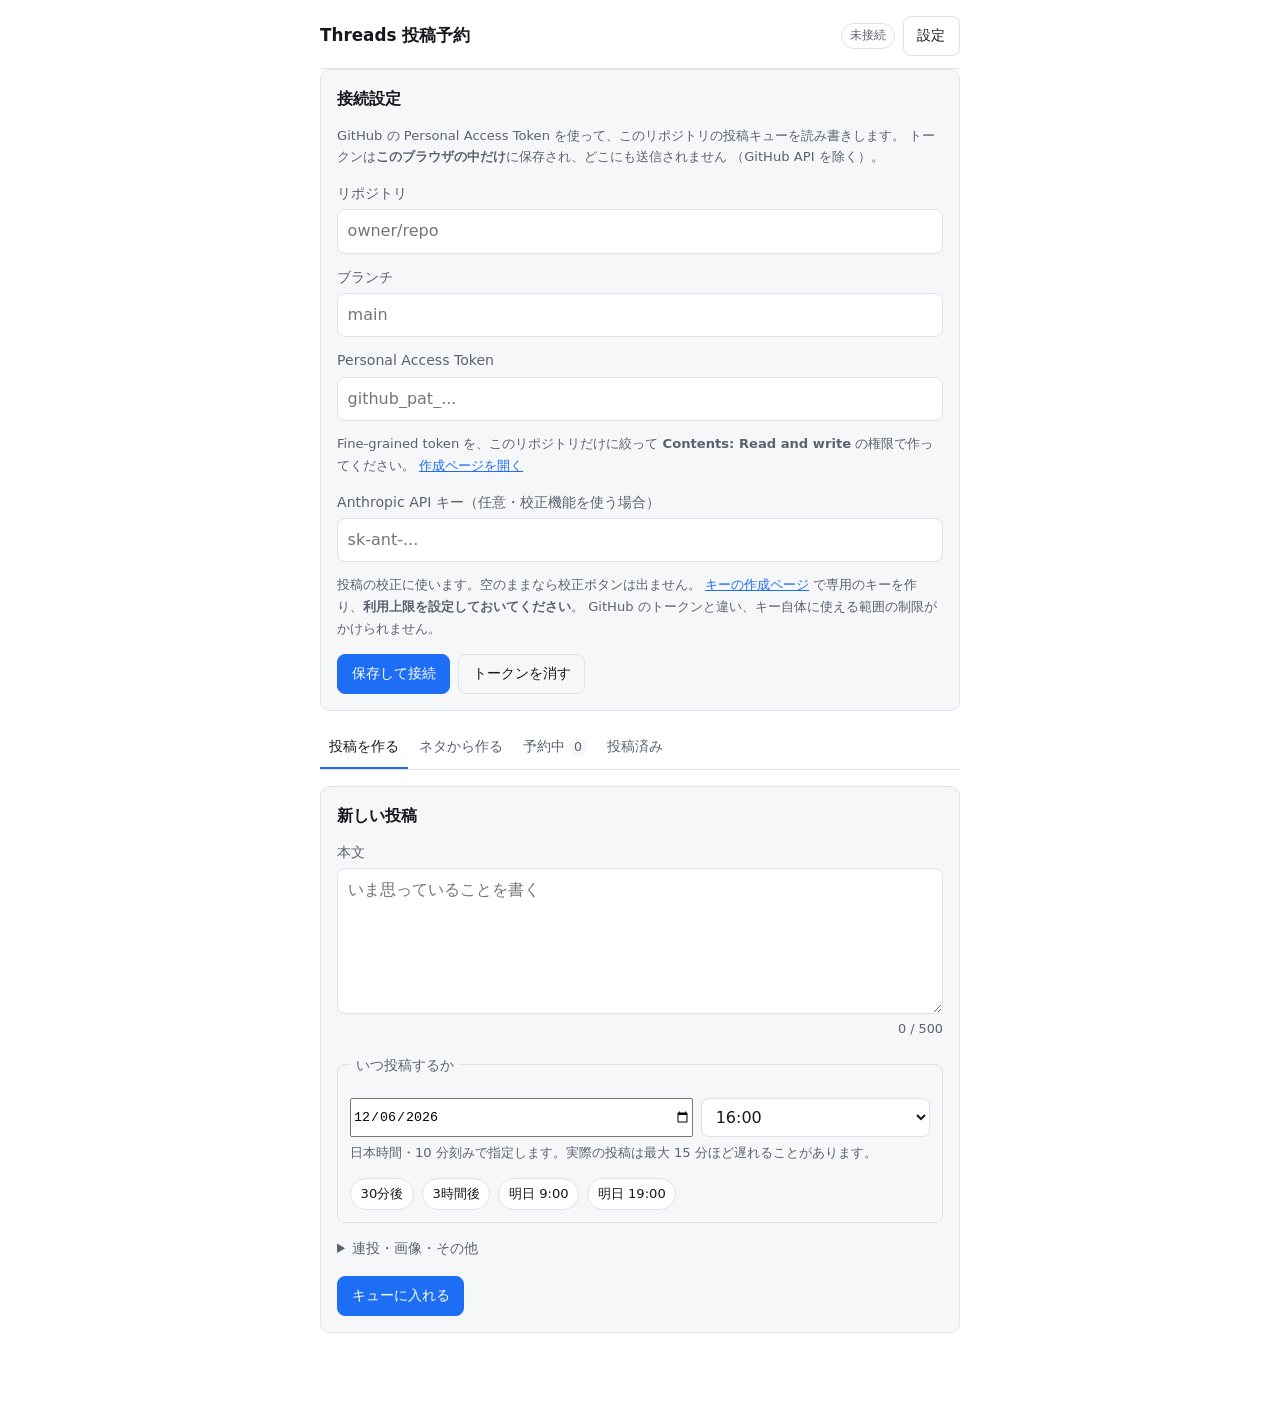
==== docs/index.html @ aaf1df4f "feat(web): 書きかけが再読み込みで消えないようにする 入力中の内容を、少し間を置いてブラウザに控える。画面を閉じても再読み込み しても、次に開いたときにそのまま戻る。開いていたタブも復元する" ====
<!doctype html>
<html lang="ja">
  <head>
    <meta charset="utf-8" />
    <meta name="viewport" content="width=device-width, initial-scale=1" />
    <meta name="color-scheme" content="light dark" />
    <title>Threads 投稿予約</title>
    <link rel="stylesheet" href="./styles.css?v=7" />
  </head>
  <body>
    <header class="topbar">
      <h1>Threads 投稿予約</h1>
      <div class="topbar-actions">
        <span id="conn" class="badge badge-off">未接続</span>
        <button id="open-settings" class="btn btn-ghost" type="button">設定</button>
      </div>
    </header>

    <div id="banner" class="banner" hidden></div>

    <!-- 設定 -->
    <section id="settings" class="panel" hidden>
      <h2>接続設定</h2>
      <p class="note">
        GitHub の Personal Access Token を使って、このリポジトリの投稿キューを読み書きします。
        トークンは<strong>このブラウザの中だけ</strong>に保存され、どこにも送信されません
        （GitHub API を除く）。
      </p>
      <label>
        リポジトリ
        <input id="cfg-repo" type="text" placeholder="owner/repo" autocomplete="off" />
      </label>
      <label>
        ブランチ
        <input id="cfg-branch" type="text" placeholder="main" autocomplete="off" />
      </label>
      <label>
        Personal Access Token
        <input id="cfg-token" type="password" placeholder="github_pat_..." autocomplete="off" />
      </label>
      <p class="note">
        Fine-grained token を、このリポジトリだけに絞って
        <strong>Contents: Read and write</strong> の権限で作ってください。
        <a id="pat-link" href="https://github.com/settings/personal-access-tokens/new" target="_blank" rel="noreferrer">作成ページを開く</a>
      </p>

      <label>
        Anthropic API キー（任意・校正機能を使う場合）
        <input id="cfg-anthropic" type="password" placeholder="sk-ant-..." autocomplete="off" />
      </label>
      <p class="note">
        投稿の校正に使います。空のままなら校正ボタンは出ません。
        <a href="https://console.anthropic.com/settings/keys" target="_blank" rel="noreferrer">キーの作成ページ</a>
        で専用のキーを作り、<strong>利用上限を設定しておいてください</strong>。
        GitHub のトークンと違い、キー自体に使える範囲の制限がかけられません。
      </p>
      <div class="row">
        <button id="save-settings" class="btn btn-primary" type="button">保存して接続</button>
        <button id="clear-settings" class="btn btn-ghost" type="button">トークンを消す</button>
      </div>
    </section>

    <nav class="tabs" role="tablist">
      <button class="tab is-active" data-tab="compose" role="tab" type="button">投稿を作る</button>
      <button class="tab" data-tab="split" role="tab" type="button">ネタから作る</button>
      <button class="tab" data-tab="queue" role="tab" type="button">
        予約中 <span id="queue-count" class="count">0</span>
      </button>
      <button class="tab" data-tab="history" role="tab" type="button">投稿済み</button>
    </nav>

    <!-- 投稿を作る -->
    <section id="tab-compose" class="tabpanel" role="tabpanel">
      <form id="composer" class="panel">
        <h2 id="composer-title">新しい投稿</h2>

        <label>
          本文
          <textarea id="f-text" rows="5" maxlength="500" placeholder="いま思っていることを書く"></textarea>
        </label>
        <div class="counter"><span id="count-text">0</span> / 500</div>

        <div class="row proofread-bar" id="proofread-bar" hidden>
          <button id="proofread" class="btn" type="button">Claude で校正する</button>
          <span id="proofread-status" class="note"></span>
        </div>

        <div id="proofread-result" class="proofread" hidden>
          <div class="field-label">校正案</div>
          <div id="proofread-text" class="card-text"></div>
          <ul id="proofread-notes" class="notes"></ul>
          <div class="row">
            <button id="apply-proofread" class="btn btn-primary" type="button">この文面にする</button>
            <button id="dismiss-proofread" class="btn btn-ghost" type="button">閉じる</button>
          </div>
        </div>

        <fieldset class="when">
          <legend>いつ投稿するか</legend>
          <div id="when-scheduled">
            <div class="datetime">
              <input id="f-date" type="date" aria-label="投稿する日付" />
              <select id="f-time" aria-label="投稿する時刻"></select>
            </div>
            <div class="note">日本時間・10 分刻みで指定します。実際の投稿は最大 15 分ほど遅れることがあります。</div>
            <div class="row quick">
              <button class="btn btn-chip" type="button" data-quick="30">30分後</button>
              <button class="btn btn-chip" type="button" data-quick="180">3時間後</button>
              <button class="btn btn-chip" type="button" data-quick="tomorrow9">明日 9:00</button>
              <button class="btn btn-chip" type="button" data-quick="tomorrow19">明日 19:00</button>
            </div>
          </div>
        </fieldset>

        <details class="more">
          <summary>連投・画像・その他</summary>

          <div class="field">
            <span class="field-label">連投（1件目への返信として順につながります）</span>
            <div id="thread-parts"></div>
            <button id="add-thread" class="btn btn-ghost" type="button">＋ 連投を追加</button>
          </div>

          <div class="field">
            <span class="field-label">画像</span>
            <input id="f-image" type="file" accept="image/jpeg,image/png" />
            <div id="image-preview" class="image-preview" hidden>
              <img id="image-thumb" alt="添付画像のプレビュー" />
              <div>
                <div id="image-name" class="mono"></div>
                <button id="remove-image" class="btn btn-ghost" type="button">外す</button>
              </div>
            </div>
            <label>
              代替テキスト（読み上げ用の説明）
              <input id="f-alt" type="text" placeholder="例: 雨の降る福井の街並み" />
            </label>
            <div class="note">
              JPEG / PNG、8MB まで。リポジトリの assets/images/ に保存され、その公開 URL を Threads に渡します。
            </div>
          </div>

          <label>
            リンク（本文に添えるカード）
            <input id="f-link" type="url" placeholder="https://example.com" />
          </label>

          <label>
            返信できる人
            <select id="f-reply-control">
              <option value="">指定しない（全員）</option>
              <option value="everyone">全員</option>
              <option value="accounts_you_follow">フォローしているアカウントのみ</option>
              <option value="mentioned_only">メンションしたアカウントのみ</option>
            </select>
          </label>
        </details>

        <div class="row">
          <button id="submit" class="btn btn-primary" type="submit">キューに入れる</button>
          <button id="cancel-edit" class="btn btn-ghost" type="button" hidden>編集をやめる</button>
        </div>
      </form>
    </section>

    <!-- ネタから作る -->
    <section id="tab-split" class="tabpanel" role="tabpanel" hidden>
      <form id="splitter" class="panel">
        <h2>ネタから投稿を作る</h2>
        <p class="note">
          話したいことをそのまま書いてください。箇条書きでも、思いつくままでも構いません。
          Claude が読んで、独立して読める投稿に分けます。
        </p>
        <label>
          ネタ
          <textarea id="s-source" rows="8" placeholder="例: 今日は自動投稿の仕組みを作った。GitHub Actions の cron が動かなくて…"></textarea>
        </label>
        <div class="counter"><span id="s-count">0</span> 文字</div>
        <label>
          何本に分けるか
          <select id="s-parts">
            <option value="2">2 本</option>
            <option value="3" selected>3 本</option>
            <option value="4">4 本</option>
            <option value="5">5 本</option>
          </select>
        </label>
        <div class="row">
          <button id="split" class="btn btn-primary" type="submit">Claude で分ける</button>
          <span id="split-status" class="note"></span>
        </div>
      </form>

      <div id="split-result" class="panel" hidden>
        <h2>できた投稿</h2>
        <p class="note">そのまま直せます。要らない本は「外す」で除けます。</p>
        <div id="split-items"></div>

        <fieldset class="when">
          <legend>いつから投稿するか</legend>
          <div class="datetime">
            <input id="s-date" type="date" aria-label="1 本目の日付" />
            <select id="s-time" aria-label="1 本目の時刻"></select>
          </div>
          <label>
            間隔
            <select id="s-interval">
              <option value="30">30 分おき</option>
              <option value="60">1 時間おき</option>
              <option value="180">3 時間おき</option>
              <option value="1440" selected>1 日おき</option>
            </select>
          </label>
          <div id="split-preview" class="note"></div>
        </fieldset>

        <div class="row">
          <button id="save-split" class="btn btn-primary" type="button">まとめて予約する</button>
          <button id="discard-split" class="btn btn-ghost" type="button">やめる</button>
        </div>
      </div>
    </section>

    <!-- 予約中 -->
    <section id="tab-queue" class="tabpanel" role="tabpanel" hidden>
      <div id="queue-list" class="list"></div>
      <p id="queue-empty" class="empty" hidden>予約中の投稿はありません。</p>
    </section>

    <!-- 投稿済み -->
    <section id="tab-history" class="tabpanel" role="tabpanel" hidden>
      <div id="history-list" class="list"></div>
      <p id="history-empty" class="empty" hidden>まだ投稿はありません。</p>
    </section>

    <script src="./app.js?v=7"></script>
  </body>
</html>
---- docs/styles.css ----
:root {
  --bg: #ffffff;
  --bg-soft: #f6f7f9;
  --fg: #16181d;
  --fg-muted: #5b6270;
  --border: #dfe2e8;
  --accent: #1d6ef5;
  --accent-fg: #ffffff;
  --danger: #c1352b;
  --ok: #1a7f4b;
  --radius: 10px;
}

@media (prefers-color-scheme: dark) {
  :root {
    --bg: #14161a;
    --bg-soft: #1c1f25;
    --fg: #e8eaed;
    --fg-muted: #9aa2b1;
    --border: #2c313a;
    --accent: #4d8dff;
    --accent-fg: #0b1220;
    --danger: #ff7a70;
    --ok: #5cd196;
  }
}

* { box-sizing: border-box; }

/* display を指定した要素にも hidden 属性を効かせる */
[hidden] { display: none !important; }

body {
  margin: 0 auto;
  padding: 0 1rem 4rem;
  max-width: 42rem;
  background: var(--bg);
  color: var(--fg);
  font-family: system-ui, -apple-system, "Hiragino Sans", "Noto Sans JP", sans-serif;
  line-height: 1.65;
}

.topbar {
  display: flex;
  align-items: center;
  justify-content: space-between;
  gap: 0.75rem;
  padding: 1rem 0 0.75rem;
  border-bottom: 1px solid var(--border);
}

.topbar h1 { margin: 0; font-size: 1.05rem; white-space: nowrap; }
.topbar-actions { display: flex; align-items: center; gap: 0.5rem; }

.badge {
  padding: 0.15rem 0.5rem;
  border-radius: 999px;
  font-size: 0.75rem;
  border: 1px solid var(--border);
  color: var(--fg-muted);
  white-space: nowrap;
  overflow: hidden;
  text-overflow: ellipsis;
  max-width: 9rem;
}
.badge-on { color: var(--ok); border-color: currentColor; }
.badge-off { color: var(--fg-muted); }

.banner {
  margin: 0.75rem 0;
  padding: 0.6rem 0.8rem;
  border-radius: var(--radius);
  border: 1px solid var(--border);
  background: var(--bg-soft);
  font-size: 0.9rem;
}
.banner-error { border-color: var(--danger); color: var(--danger); }
.banner-ok { border-color: var(--ok); color: var(--ok); }

.tabs {
  display: flex;
  gap: 0.15rem;
  margin: 1rem 0;
  border-bottom: 1px solid var(--border);
  /* タブが増えても折り返さず、入りきらなければ横スクロールさせる */
  overflow-x: auto;
  scrollbar-width: none;
}
.tabs::-webkit-scrollbar { display: none; }

.tab {
  flex: 0 0 auto;
  padding: 0.5rem 0.55rem;
  border: 0;
  border-bottom: 2px solid transparent;
  background: none;
  color: var(--fg-muted);
  font: inherit;
  font-size: 0.9rem;
  white-space: nowrap;
  cursor: pointer;
}
.tab.is-active { color: var(--fg); border-bottom-color: var(--accent); }

.count {
  display: inline-block;
  min-width: 1.4em;
  padding: 0 0.35em;
  border-radius: 999px;
  background: var(--bg-soft);
  font-size: 0.78rem;
  text-align: center;
}

.panel {
  margin: 0 0 1rem;
  padding: 1rem;
  border: 1px solid var(--border);
  border-radius: var(--radius);
  background: var(--bg-soft);
}
.panel h2 { margin: 0 0 0.75rem; font-size: 1rem; }

label {
  display: block;
  margin-bottom: 0.75rem;
  font-size: 0.88rem;
  color: var(--fg-muted);
}
label.radio { display: flex; align-items: flex-start; gap: 0.4rem; color: var(--fg); }
label.radio input { margin-top: 0.45rem; }

input[type="text"],
input[type="url"],
input[type="password"],
input[type="datetime-local"],
select,
textarea {
  display: block;
  width: 100%;
  margin-top: 0.25rem;
  padding: 0.5rem 0.6rem;
  border: 1px solid var(--border);
  border-radius: 8px;
  background: var(--bg);
  color: var(--fg);
  font: inherit;
  font-size: 1rem;
}
textarea { resize: vertical; line-height: 1.6; }
input[type="file"] { font-size: 0.9rem; color: var(--fg-muted); }

.counter { margin: -0.5rem 0 0.9rem; font-size: 0.8rem; color: var(--fg-muted); text-align: right; }
.counter.over { color: var(--danger); }

fieldset.when {
  margin: 0 0 0.9rem;
  padding: 0.75rem;
  border: 1px solid var(--border);
  border-radius: 8px;
}
fieldset.when legend { padding: 0 0.35rem; font-size: 0.85rem; color: var(--fg-muted); }
#when-scheduled { margin-top: 0.6rem; }

.row { display: flex; flex-wrap: wrap; gap: 0.5rem; align-items: center; }
.datetime { display: flex; gap: 0.5rem; }
.datetime input { flex: 1 1 60%; margin-top: 0; }
.datetime select { flex: 1 1 40%; margin-top: 0; }
.row.quick { margin-top: 0.5rem; }

.btn {
  padding: 0.45rem 0.85rem;
  border: 1px solid var(--border);
  border-radius: 8px;
  background: var(--bg);
  color: var(--fg);
  font: inherit;
  font-size: 0.9rem;
  cursor: pointer;
}
.btn:hover { border-color: var(--accent); }
.btn:disabled { opacity: 0.5; cursor: not-allowed; }
.btn-primary { background: var(--accent); border-color: var(--accent); color: var(--accent-fg); }
.btn-ghost { background: none; }
.btn-chip { padding: 0.25rem 0.6rem; border-radius: 999px; font-size: 0.82rem; }
.btn-danger { color: var(--danger); }

.more { margin-bottom: 0.9rem; }
.more summary { cursor: pointer; font-size: 0.9rem; color: var(--fg-muted); }
.field { margin: 0.9rem 0; }
.field-label { display: block; margin-bottom: 0.35rem; font-size: 0.88rem; color: var(--fg-muted); }

.thread-part { display: flex; gap: 0.4rem; align-items: flex-start; margin-bottom: 0.4rem; }
.thread-part textarea { margin-top: 0; }

.image-preview { display: flex; gap: 0.75rem; align-items: center; margin: 0.5rem 0; }
.image-preview img { width: 72px; height: 72px; object-fit: cover; border-radius: 8px; border: 1px solid var(--border); }

.note { margin: 0.35rem 0 0.9rem; font-size: 0.82rem; color: var(--fg-muted); }
.mono { font-family: ui-monospace, SFMono-Regular, Menlo, monospace; font-size: 0.8rem; word-break: break-all; }

.list { display: flex; flex-direction: column; gap: 0.6rem; }

.card {
  padding: 0.8rem;
  border: 1px solid var(--border);
  border-radius: var(--radius);
  background: var(--bg-soft);
}
.card-when { font-size: 0.8rem; color: var(--fg-muted); margin-bottom: 0.35rem; }
.card-when.due { color: var(--danger); }
.card-text { white-space: pre-wrap; overflow-wrap: anywhere; }
.card-meta { margin-top: 0.4rem; font-size: 0.8rem; color: var(--fg-muted); }
.card-actions { display: flex; gap: 0.4rem; margin-top: 0.6rem; }
.card img.attached { max-width: 100%; margin-top: 0.5rem; border-radius: 8px; border: 1px solid var(--border); }

.empty { color: var(--fg-muted); text-align: center; padding: 2rem 0; }

a { color: var(--accent); }

/* 校正 */
.proofread-bar { margin-bottom: 0.9rem; }

.proofread {
  margin: 0 0 0.9rem;
  padding: 0.8rem;
  border: 1px solid var(--accent);
  border-radius: var(--radius);
  background: var(--bg);
}

.proofread .card-text { margin-bottom: 0.5rem; }

.notes {
  margin: 0 0 0.7rem;
  padding-left: 1.1rem;
  font-size: 0.84rem;
  color: var(--fg-muted);
}
.notes li { margin-bottom: 0.2rem; }
.notes .kind { color: var(--fg); }

/* ネタから作る */
.split-item {
  margin-bottom: 0.9rem;
  padding: 0.7rem;
  border: 1px solid var(--border);
  border-radius: var(--radius);
  background: var(--bg);
}
.split-item textarea { margin-top: 0.35rem; }
.split-item .counter { margin: 0.2rem 0 0; }
.split-item .card-actions { margin-top: 0.3rem; }

#split-preview { margin: 0.6rem 0 0; }
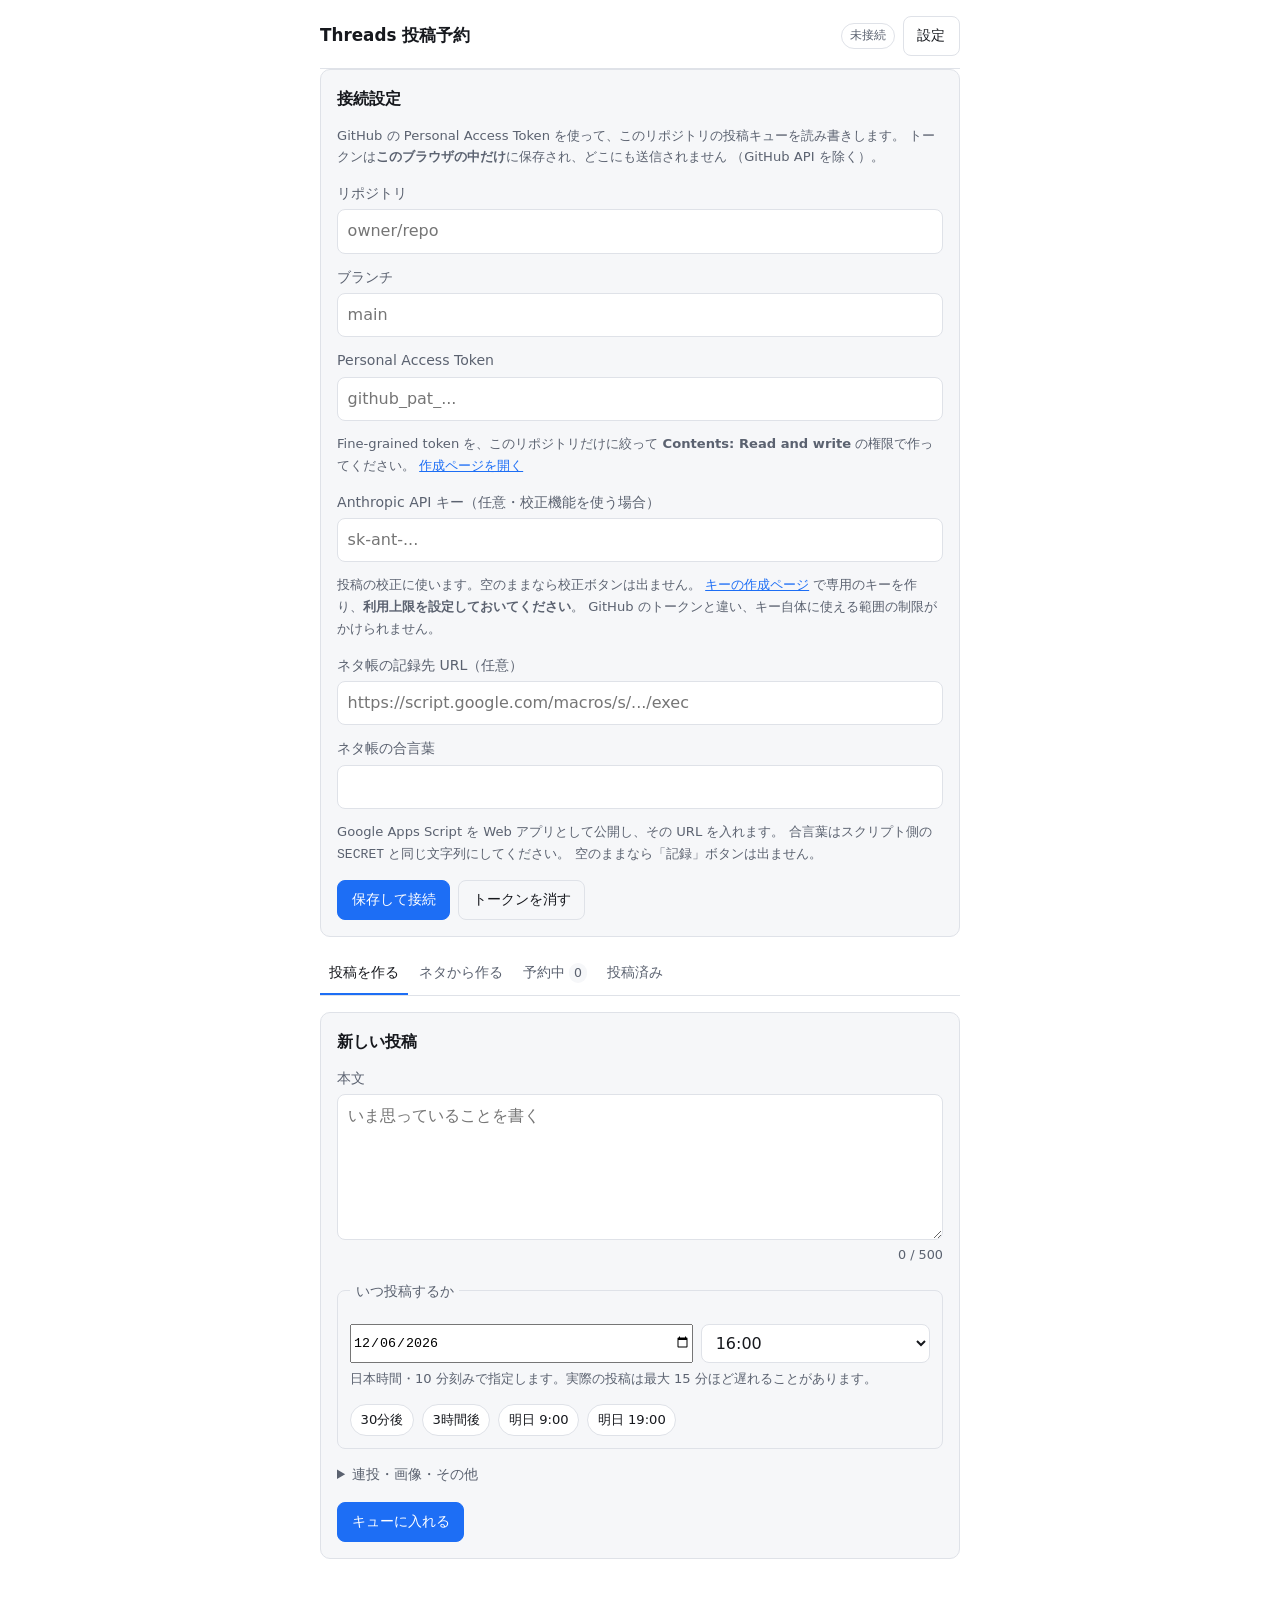
==== commit 10ef8aee: "feat(web): ネタの記録を追加する 画面右上の「記録」から、思いついたことを日時つきで Google ドキュメントに 書き足せるようにする。投稿を考えるときの材料にするため。  静的ページから" ====
--- a/docs/index.html
+++ b/docs/index.html
@@ -5,13 +5,14 @@
     <meta name="viewport" content="width=device-width, initial-scale=1" />
     <meta name="color-scheme" content="light dark" />
     <title>Threads 投稿予約</title>
-    <link rel="stylesheet" href="./styles.css?v=7" />
+    <link rel="stylesheet" href="./styles.css?v=10" />
   </head>
   <body>
     <header class="topbar">
       <h1>Threads 投稿予約</h1>
       <div class="topbar-actions">
         <span id="conn" class="badge badge-off">未接続</span>
+        <button id="open-notes" class="btn btn-ghost" type="button">記録</button>
         <button id="open-settings" class="btn btn-ghost" type="button">設定</button>
       </div>
     </header>
@@ -54,10 +55,45 @@
         で専用のキーを作り、<strong>利用上限を設定しておいてください</strong>。
         GitHub のトークンと違い、キー自体に使える範囲の制限がかけられません。
       </p>
+      <label>
+        ネタ帳の記録先 URL（任意）
+        <input id="cfg-notes-url" type="url" placeholder="https://script.google.com/macros/s/.../exec" autocomplete="off" />
+      </label>
+      <label>
+        ネタ帳の合言葉
+        <input id="cfg-notes-secret" type="password" autocomplete="off" />
+      </label>
+      <p class="note">
+        Google Apps Script を Web アプリとして公開し、その URL を入れます。
+        合言葉はスクリプト側の <code>SECRET</code> と同じ文字列にしてください。
+        空のままなら「記録」ボタンは出ません。
+      </p>
+
       <div class="row">
         <button id="save-settings" class="btn btn-primary" type="button">保存して接続</button>
         <button id="clear-settings" class="btn btn-ghost" type="button">トークンを消す</button>
       </div>
+    </section>
+
+    <!-- ネタの記録 -->
+    <section id="notes" class="panel" hidden>
+      <h2>ネタを記録する</h2>
+      <p class="note">
+        思いついたこと、あったこと、引っかかっていること。整える必要はありません。
+        単語でも、言いかけでも構いません。日時は自動で付きます。
+      </p>
+      <label>
+        <textarea id="n-text" rows="6" placeholder="例: 現場で「これ自分でもできますか」と聞かれた。"></textarea>
+      </label>
+      <div class="counter"><span id="n-count">0</span> 文字</div>
+      <div class="row">
+        <button id="save-note" class="btn btn-primary" type="button">記録する</button>
+        <button id="close-notes" class="btn btn-ghost" type="button">閉じる</button>
+        <span id="note-status" class="note"></span>
+      </div>
+      <p id="notes-unset" class="note" hidden>
+        記録先が未設定です。設定の「ネタ帳の記録先」に、Google Apps Script の URL と合言葉を入れてください。
+      </p>
     </section>
 
     <nav class="tabs" role="tablist">
@@ -72,6 +108,11 @@
     <!-- 投稿を作る -->
     <section id="tab-compose" class="tabpanel" role="tabpanel">
       <form id="composer" class="panel">
+        <div id="edit-bar" class="edit-bar" hidden>
+          <span class="edit-chip">編集中</span>
+          <span id="edit-target" class="edit-target"></span>
+          <button id="cancel-edit-top" class="btn btn-ghost" type="button">やめる</button>
+        </div>
         <h2 id="composer-title">新しい投稿</h2>
 
         <label>
@@ -233,6 +274,6 @@
       <p id="history-empty" class="empty" hidden>まだ投稿はありません。</p>
     </section>
 
-    <script src="./app.js?v=7"></script>
+    <script src="./app.js?v=10"></script>
   </body>
 </html>
--- a/docs/styles.css
+++ b/docs/styles.css
@@ -8,6 +8,7 @@
   --accent-fg: #ffffff;
   --danger: #c1352b;
   --ok: #1a7f4b;
+  --accent-soft: #e7f0fe;
   --radius: 10px;
 }
 
@@ -22,6 +23,7 @@
     --accent-fg: #0b1220;
     --danger: #ff7a70;
     --ok: #5cd196;
+    --accent-soft: #16263d;
   }
 }
 
@@ -253,3 +255,61 @@
 .split-item .card-actions { margin-top: 0.3rem; }
 
 #split-preview { margin: 0.6rem 0 0; }
+
+/* 分割結果のなかに出す校正欄は、外側の枠と入れ子になるので控えめにする */
+.proofread-inline {
+  margin-top: 0.6rem;
+  padding: 0.65rem 0.75rem;
+  background: var(--bg-soft);
+  font-size: 0.92rem;
+}
+.proofread-inline .notes { margin-bottom: 0.55rem; }
+.split-item .card-actions { flex-wrap: wrap; align-items: center; }
+.split-item .card-actions .note { margin: 0; }
+
+/* 編集中であることを、色と帯ではっきり出す */
+.panel.is-editing {
+  border-color: var(--accent);
+  background: var(--bg);
+}
+
+.edit-bar {
+  display: flex;
+  align-items: center;
+  gap: 0.5rem;
+  flex-wrap: wrap;
+  margin: 0 0 0.9rem;
+  padding: 0.5rem 0.6rem;
+  background: var(--accent-soft);
+  border-radius: 8px;
+}
+
+.edit-chip {
+  flex: 0 0 auto;
+  padding: 0.12rem 0.5rem;
+  border-radius: 999px;
+  background: var(--accent);
+  color: var(--accent-fg);
+  font-size: 0.75rem;
+  font-weight: 700;
+}
+
+.edit-target {
+  flex: 1 1 8rem;
+  font-size: 0.82rem;
+  color: var(--fg-muted);
+  overflow-wrap: anywhere;
+}
+
+.edit-bar .btn { flex: 0 0 auto; padding: 0.25rem 0.6rem; font-size: 0.82rem; }
+
+/* 別のタブにいても編集中だと分かるように印を出す */
+.tab-dot {
+  display: inline-block;
+  width: 0.45rem;
+  height: 0.45rem;
+  margin-left: 0.3rem;
+  border-radius: 50%;
+  background: var(--accent);
+  vertical-align: middle;
+}
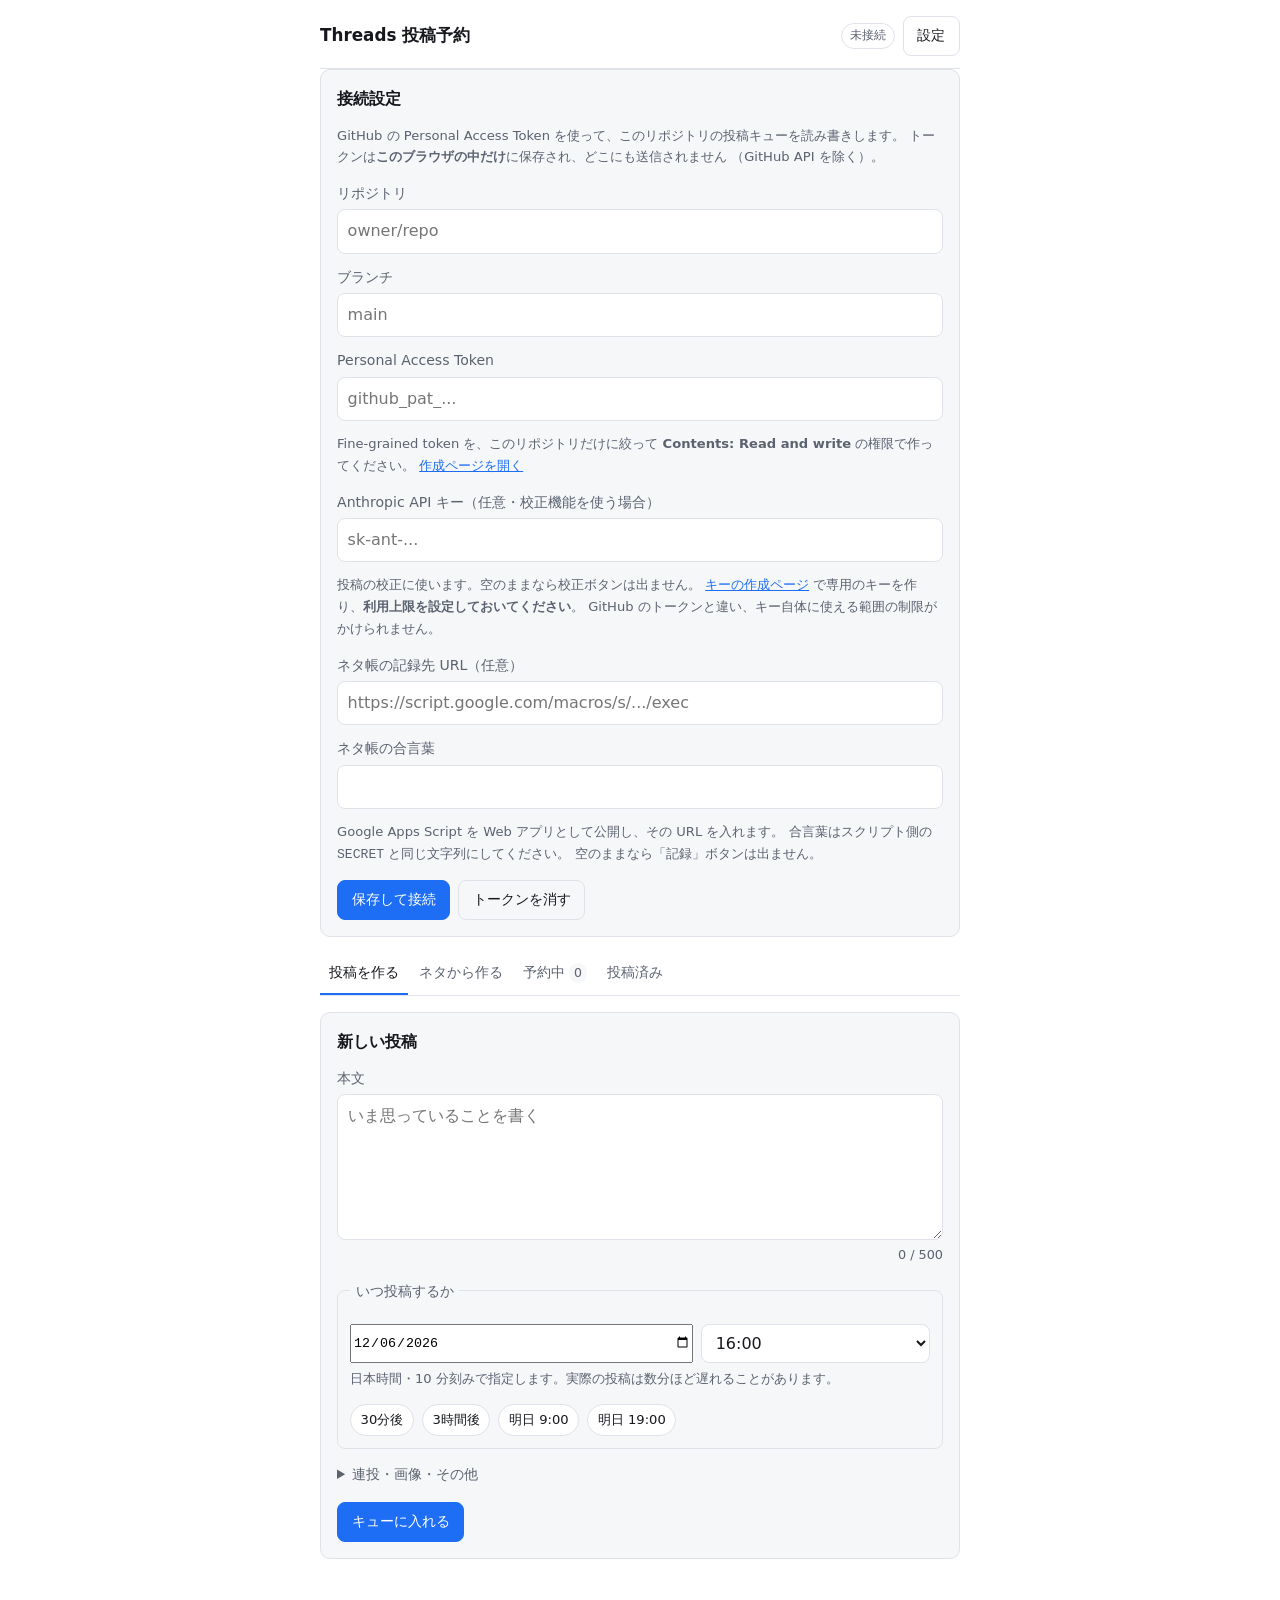
==== commit 0c0d1a55: "chore: 起動の間隔を 10 分おきに合わせる 外部 cron を 10 分おきにするのに合わせて、保険の schedule と説明を揃える。 予約の選択肢も 10 分刻みのため、起動が :00 " ====
--- a/docs/index.html
+++ b/docs/index.html
@@ -5,7 +5,7 @@
     <meta name="viewport" content="width=device-width, initial-scale=1" />
     <meta name="color-scheme" content="light dark" />
     <title>Threads 投稿予約</title>
-    <link rel="stylesheet" href="./styles.css?v=10" />
+    <link rel="stylesheet" href="./styles.css?v=11" />
   </head>
   <body>
     <header class="topbar">
@@ -143,7 +143,7 @@
               <input id="f-date" type="date" aria-label="投稿する日付" />
               <select id="f-time" aria-label="投稿する時刻"></select>
             </div>
-            <div class="note">日本時間・10 分刻みで指定します。実際の投稿は最大 15 分ほど遅れることがあります。</div>
+            <div class="note">日本時間・10 分刻みで指定します。実際の投稿は数分ほど遅れることがあります。</div>
             <div class="row quick">
               <button class="btn btn-chip" type="button" data-quick="30">30分後</button>
               <button class="btn btn-chip" type="button" data-quick="180">3時間後</button>
@@ -274,6 +274,6 @@
       <p id="history-empty" class="empty" hidden>まだ投稿はありません。</p>
     </section>
 
-    <script src="./app.js?v=10"></script>
+    <script src="./app.js?v=11"></script>
   </body>
 </html>
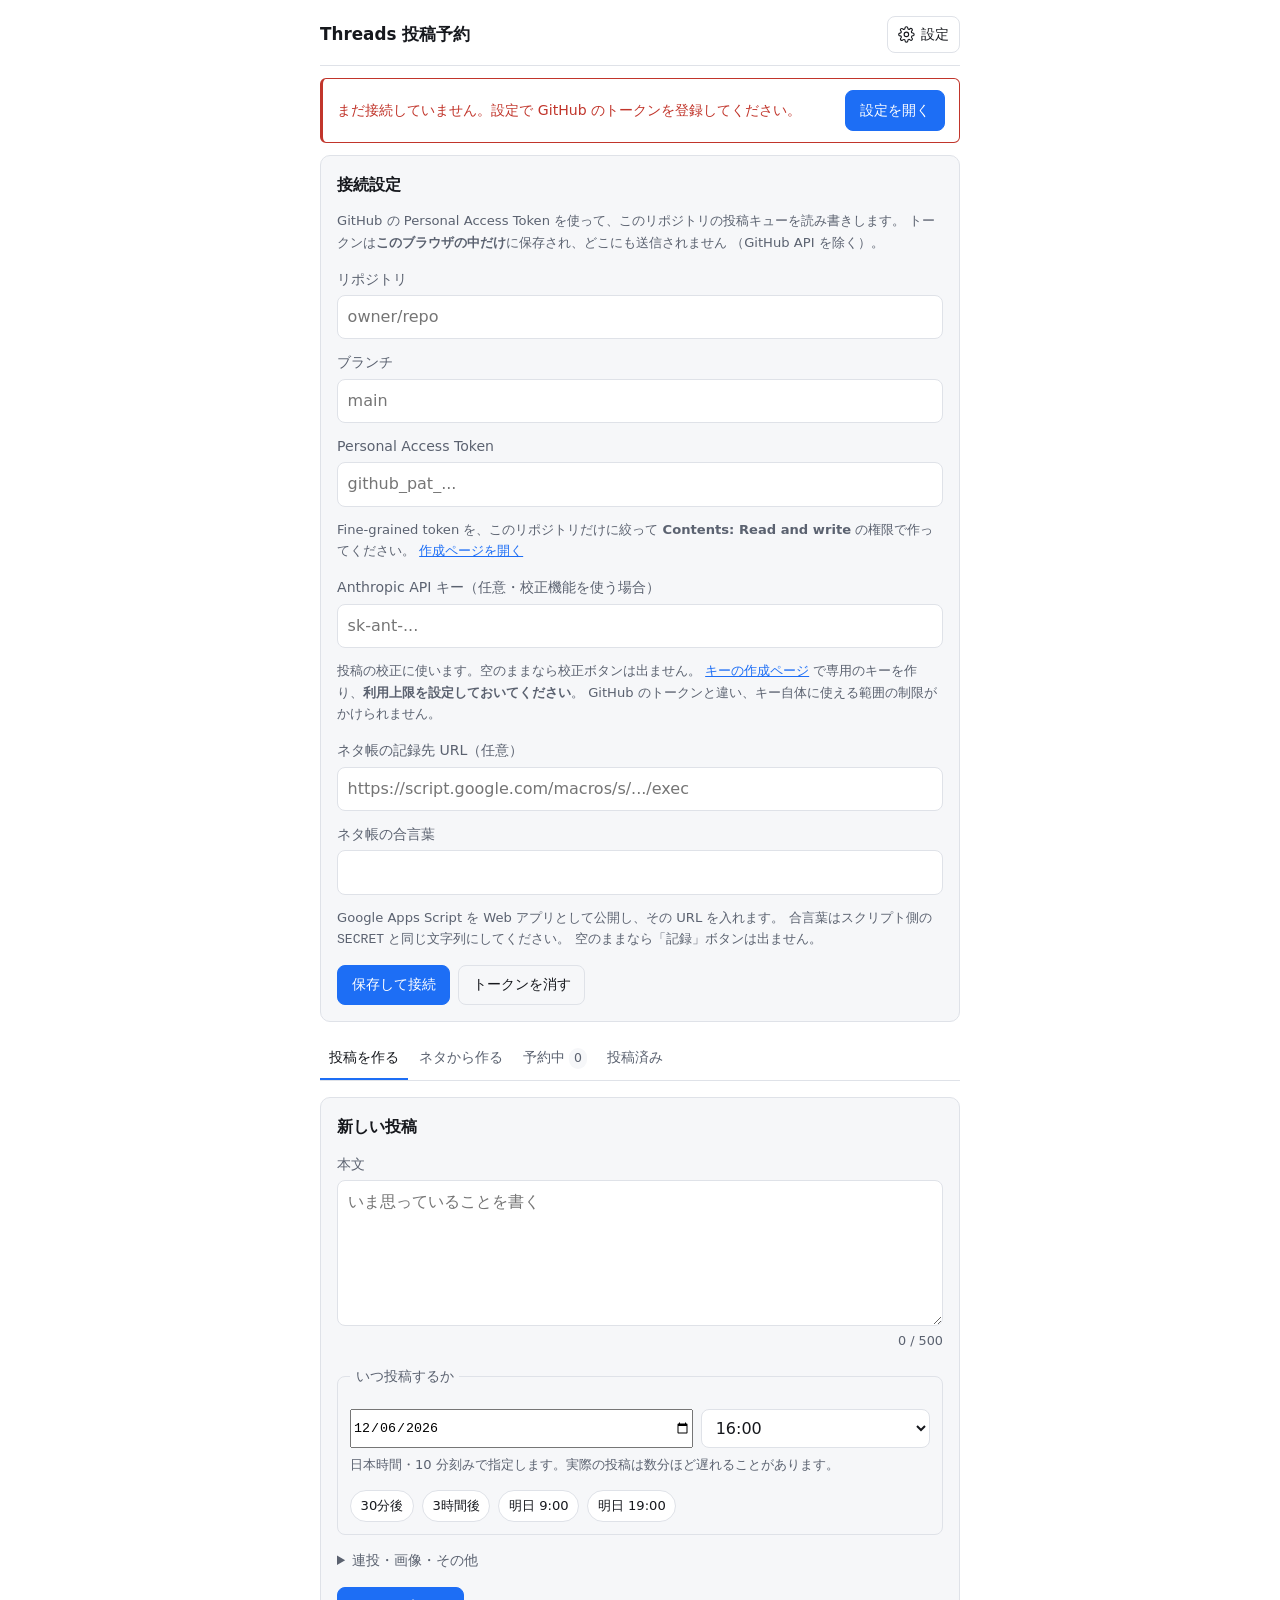
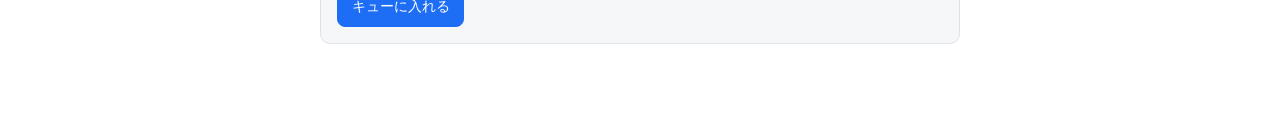
==== commit a4ceda34: "feat(app): 接続状態の見せ方を変える 上部の帯に「yasu29fr @ claude/threads-auto-posting-uhiy6w」を常時出していた。 長くて途中で切れるうえ、正常" ====
--- a/docs/index.html
+++ b/docs/index.html
@@ -5,23 +5,36 @@
     <meta name="viewport" content="width=device-width, initial-scale=1" />
     <meta name="color-scheme" content="light dark" />
     <title>Threads 投稿予約</title>
-    <link rel="stylesheet" href="./styles.css?v=11" />
+    <link rel="stylesheet" href="./styles.css?v=14" />
   </head>
   <body>
     <header class="topbar">
       <h1>Threads 投稿予約</h1>
       <div class="topbar-actions">
-        <span id="conn" class="badge badge-off">未接続</span>
-        <button id="open-notes" class="btn btn-ghost" type="button">記録</button>
-        <button id="open-settings" class="btn btn-ghost" type="button">設定</button>
+        <button id="open-notes" class="icon-btn" type="button" title="ネタを記録する">
+          <svg viewBox="0 0 24 24" aria-hidden="true"><path d="M4 4h11l5 5v11a0 0 0 0 1 0 0H4z"/><path d="M15 4v5h5"/><path d="M8 13h8M8 17h5"/></svg>
+          <span class="icon-btn-label">記録</span>
+        </button>
+        <button id="open-settings" class="icon-btn" type="button" title="接続設定">
+          <svg viewBox="0 0 24 24" aria-hidden="true"><circle cx="12" cy="12" r="3.2"/><path d="M19.4 15a1.6 1.6 0 0 0 .3 1.8l.1.1a2 2 0 1 1-2.8 2.8l-.1-.1a1.6 1.6 0 0 0-1.8-.3 1.6 1.6 0 0 0-1 1.5V21a2 2 0 1 1-4 0v-.1A1.6 1.6 0 0 0 9 19.4a1.6 1.6 0 0 0-1.8.3l-.1.1a2 2 0 1 1-2.8-2.8l.1-.1a1.6 1.6 0 0 0 .3-1.8 1.6 1.6 0 0 0-1.5-1H3a2 2 0 1 1 0-4h.1A1.6 1.6 0 0 0 4.6 9a1.6 1.6 0 0 0-.3-1.8l-.1-.1a2 2 0 1 1 2.8-2.8l.1.1a1.6 1.6 0 0 0 1.8.3H9a1.6 1.6 0 0 0 1-1.5V3a2 2 0 1 1 4 0v.1a1.6 1.6 0 0 0 1 1.5 1.6 1.6 0 0 0 1.8-.3l.1-.1a2 2 0 1 1 2.8 2.8l-.1.1a1.6 1.6 0 0 0-.3 1.8V9a1.6 1.6 0 0 0 1.5 1H21a2 2 0 1 1 0 4h-.1a1.6 1.6 0 0 0-1.5 1z"/></svg>
+          <span class="icon-btn-label">設定</span>
+          <span id="conn-dot" class="conn-dot" aria-hidden="true"></span>
+        </button>
       </div>
     </header>
+
+    <!-- 接続できていないときだけ出す。正常時は何も出さない。 -->
+    <div id="conn-alert" class="conn-alert" role="status" hidden>
+      <span id="conn-alert-text"></span>
+      <button id="conn-alert-open" class="btn btn-primary" type="button">設定を開く</button>
+    </div>
 
     <div id="banner" class="banner" hidden></div>
 
     <!-- 設定 -->
     <section id="settings" class="panel" hidden>
       <h2>接続設定</h2>
+      <p id="conn-detail" class="conn-detail" hidden></p>
       <p class="note">
         GitHub の Personal Access Token を使って、このリポジトリの投稿キューを読み書きします。
         トークンは<strong>このブラウザの中だけ</strong>に保存され、どこにも送信されません
@@ -274,6 +287,6 @@
       <p id="history-empty" class="empty" hidden>まだ投稿はありません。</p>
     </section>
 
-    <script src="./app.js?v=11"></script>
+    <script src="./app.js?v=14"></script>
   </body>
 </html>
--- a/docs/styles.css
+++ b/docs/styles.css
@@ -54,6 +54,82 @@
 .topbar h1 { margin: 0; font-size: 1.05rem; white-space: nowrap; }
 .topbar-actions { display: flex; align-items: center; gap: 0.5rem; }
 
+/* 上部のアイコンボタン。狭い画面では文字を畳んでアイコンだけにする。 */
+.icon-btn {
+  display: inline-flex;
+  align-items: center;
+  gap: 0.35rem;
+  position: relative;
+  padding: 0.4rem 0.65rem;
+  border: 1px solid var(--border);
+  border-radius: 8px;
+  background: var(--bg);
+  color: var(--fg);
+  font: inherit;
+  font-size: 0.85rem;
+  cursor: pointer;
+}
+.icon-btn:hover { background: var(--bg-soft); }
+.icon-btn:focus-visible { outline: 2px solid var(--accent); outline-offset: 2px; }
+.icon-btn svg {
+  width: 1.05rem;
+  height: 1.05rem;
+  flex: none;
+  fill: none;
+  stroke: currentColor;
+  stroke-width: 1.6;
+  stroke-linecap: round;
+  stroke-linejoin: round;
+}
+
+/* 接続できているときの印。異常時は色を変えず、下の帯で知らせる。 */
+.conn-dot {
+  width: 7px;
+  height: 7px;
+  border-radius: 50%;
+  background: var(--ok);
+  flex: none;
+  margin-left: 0.1rem;
+}
+.conn-dot[hidden] { display: none !important; }
+
+/* 接続できていないときだけ出る帯。正常時は何も出さない。 */
+.conn-alert {
+  display: flex;
+  align-items: center;
+  gap: 0.75rem;
+  flex-wrap: wrap;
+  margin: 0.75rem 0;
+  padding: 0.7rem 0.9rem;
+  border: 1px solid var(--danger);
+  border-left-width: 3px;
+  border-radius: 6px;
+  color: var(--danger);
+  font-size: 0.88rem;
+}
+.conn-alert > span { flex: 1 1 12rem; }
+.conn-alert .btn { flex: none; }
+
+/* 設定パネルの中に出す接続先。ふだんは見せる必要がない情報。 */
+.conn-detail {
+  margin: 0 0 0.9rem;
+  padding: 0.55rem 0.75rem;
+  border: 1px solid var(--border);
+  border-left: 3px solid var(--ok);
+  border-radius: 6px;
+  background: var(--bg-soft);
+  font-size: 0.82rem;
+  color: var(--fg-muted);
+  line-height: 1.7;
+}
+.conn-detail b { color: var(--ok); font-weight: 600; }
+.conn-detail .mono { color: var(--fg); }
+
+@media (max-width: 420px) {
+  .icon-btn-label { display: none; }
+  .icon-btn { padding: 0.45rem 0.5rem; }
+}
+
 .badge {
   padding: 0.15rem 0.5rem;
   border-radius: 999px;
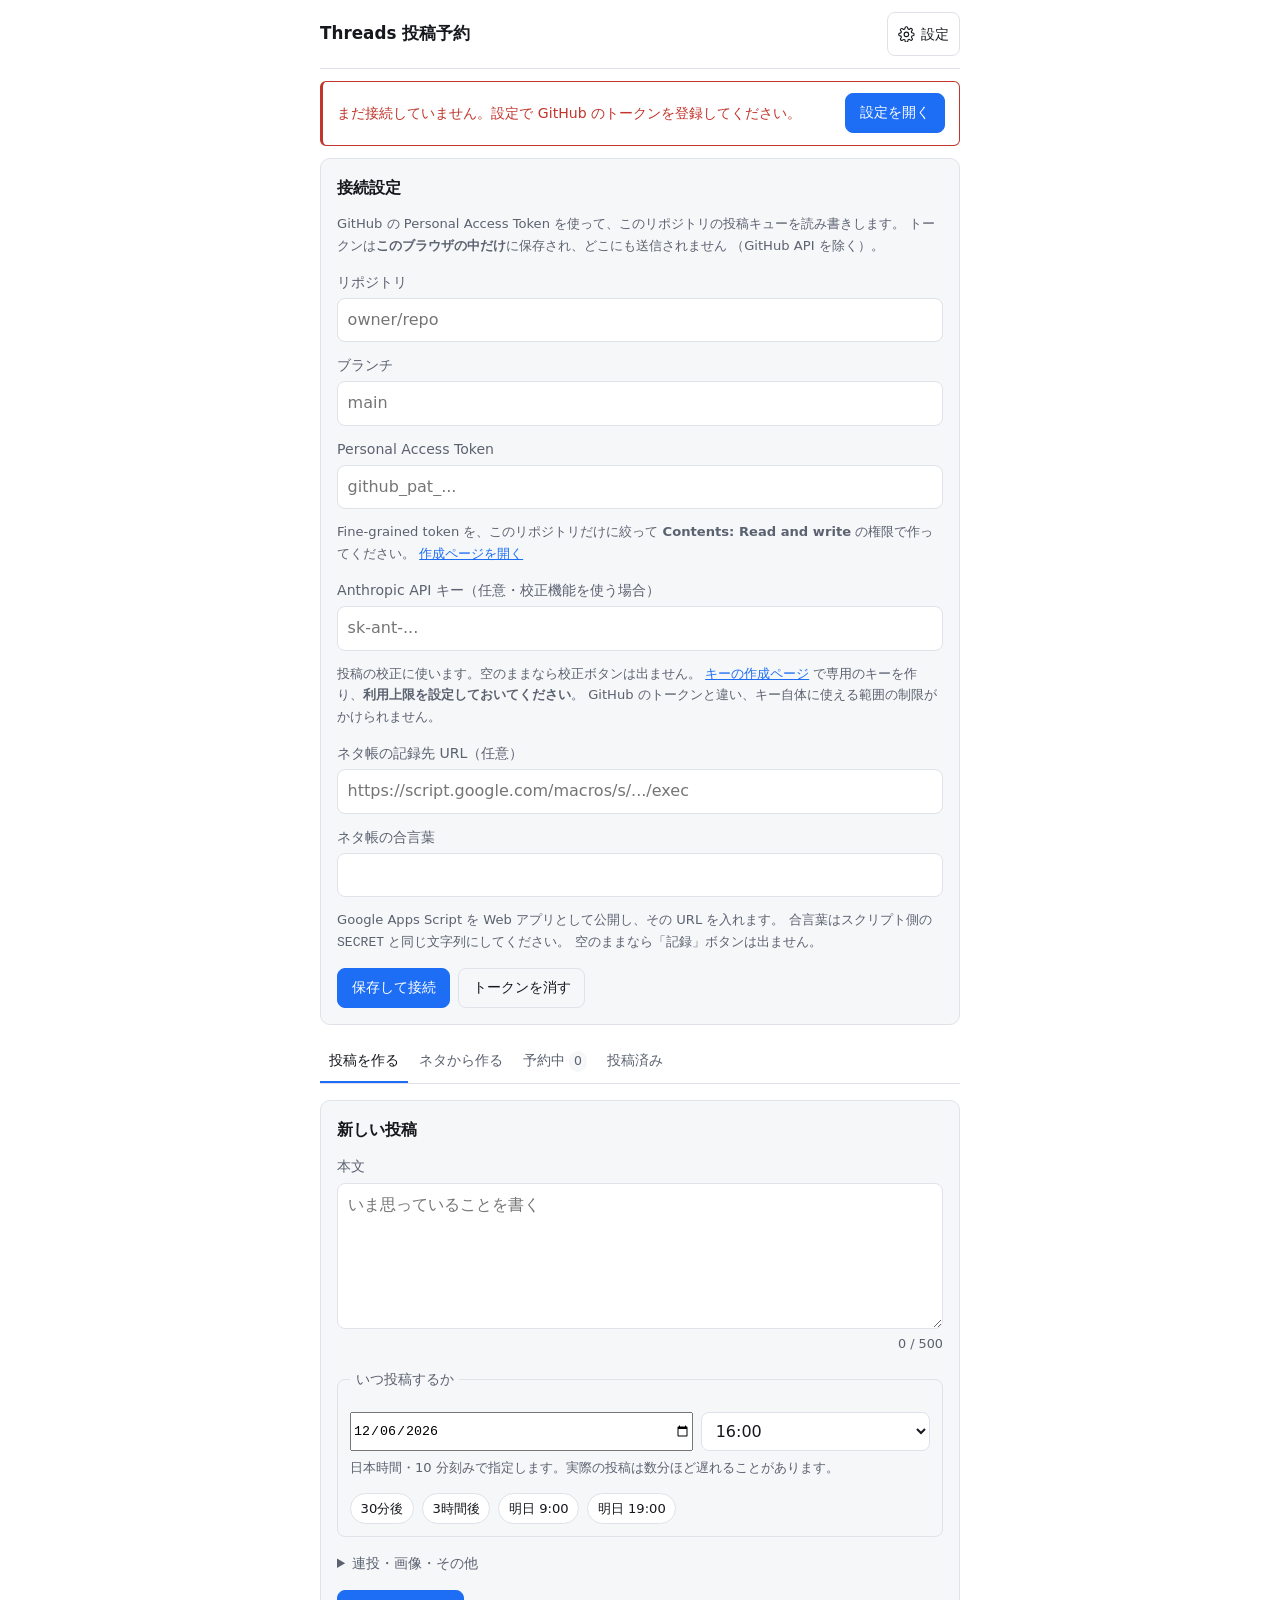
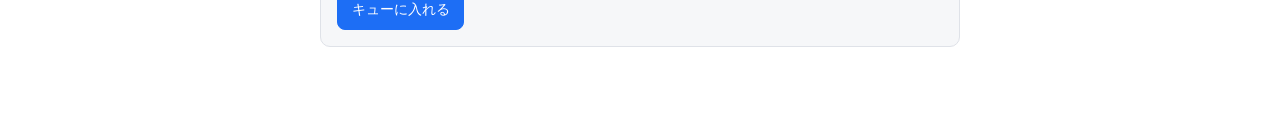
==== commit 4a467255: "feat(app): ヘッダーを固定し、記録ボタンを大きくする 長いキューを見ているとき、記録を押すのに上まで戻る必要があった。 ヘッダーを上端に貼り付けて、どこにいても手が届くようにした。  記録は" ====
--- a/docs/index.html
+++ b/docs/index.html
@@ -5,7 +5,7 @@
     <meta name="viewport" content="width=device-width, initial-scale=1" />
     <meta name="color-scheme" content="light dark" />
     <title>Threads 投稿予約</title>
-    <link rel="stylesheet" href="./styles.css?v=14" />
+    <link rel="stylesheet" href="./styles.css?v=16" />
   </head>
   <body>
     <header class="topbar">
@@ -287,6 +287,6 @@
       <p id="history-empty" class="empty" hidden>まだ投稿はありません。</p>
     </section>
 
-    <script src="./app.js?v=14"></script>
+    <script src="./app.js?v=16"></script>
   </body>
 </html>
--- a/docs/styles.css
+++ b/docs/styles.css
@@ -42,12 +42,17 @@
   line-height: 1.65;
 }
 
+/* 上端に貼り付ける。長いキューを見ているときでも、記録と設定に手が届く。 */
 .topbar {
+  position: sticky;
+  top: 0;
+  z-index: 20;
   display: flex;
   align-items: center;
   justify-content: space-between;
   gap: 0.75rem;
-  padding: 1rem 0 0.75rem;
+  padding: 0.75rem 0;
+  background: var(--bg);
   border-bottom: 1px solid var(--border);
 }
 
@@ -69,6 +74,7 @@
   font-size: 0.85rem;
   cursor: pointer;
 }
+.icon-btn { min-height: 2.75rem; }
 .icon-btn:hover { background: var(--bg-soft); }
 .icon-btn:focus-visible { outline: 2px solid var(--accent); outline-offset: 2px; }
 .icon-btn svg {
@@ -125,9 +131,25 @@
 .conn-detail b { color: var(--ok); font-weight: 600; }
 .conn-detail .mono { color: var(--fg); }
 
+/* 記録は思いついた瞬間に押すもの。いちばん押しやすくしておく。
+   設定はめったに触らないので小さいままにして、差をつける。 */
+#open-notes {
+  padding: 0.6rem 1.1rem;
+  font-size: 0.95rem;
+  font-weight: 600;
+  background: var(--accent-soft);
+  border-color: var(--accent);
+  color: var(--accent);
+}
+#open-notes svg { width: 1.25rem; height: 1.25rem; stroke-width: 1.8; }
+#open-notes:hover { background: var(--accent); color: var(--accent-fg); }
+
 @media (max-width: 420px) {
-  .icon-btn-label { display: none; }
-  .icon-btn { padding: 0.45rem 0.5rem; }
+  /* 畳むのは設定の文字だけ。記録は文字を残す。 */
+  #open-settings .icon-btn-label { display: none; }
+  /* 文字を畳んでも指で押せる大きさは確保する。 */
+  #open-settings { padding: 0.45rem; min-width: 2.75rem; justify-content: center; }
+  .topbar h1 { font-size: 0.95rem; }
 }
 
 .badge {
